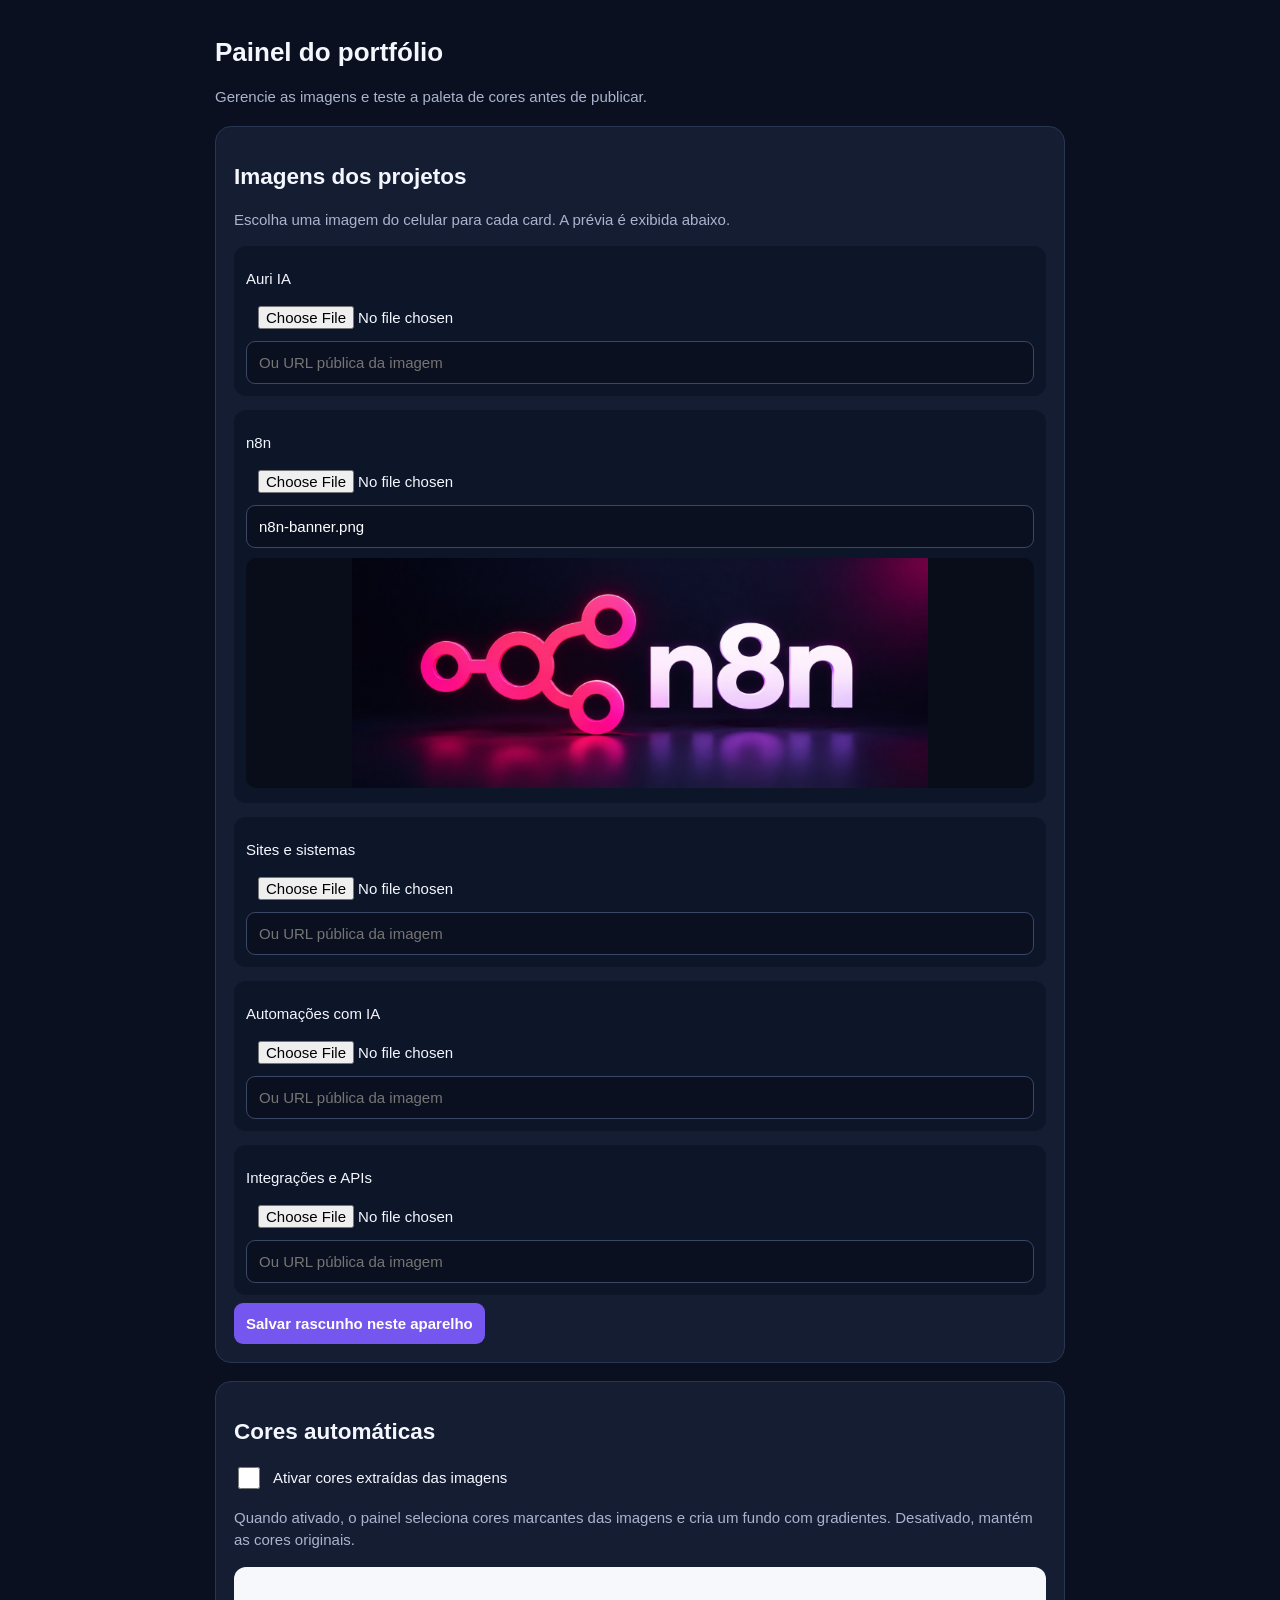
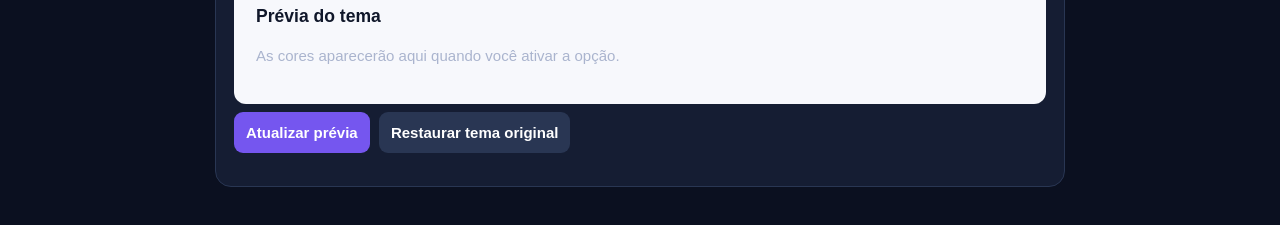
==== admin.html @ c30737e5 "Adiciona painel administrativo do portfolio" ====
<!DOCTYPE html>
<html lang="pt-BR">
<head>
<meta charset="UTF-8">
<meta name="viewport" content="width=device-width, initial-scale=1">
<title>Administração do Portfólio</title>
<style>
*{box-sizing:border-box}
body{margin:0;padding:20px;background:#0b1020;color:#f5f7ff;font:15px Arial,sans-serif}
main{max-width:850px;margin:auto}
h1{font-size:26px}
p{color:#aab4ce;line-height:1.5}
.panel{background:#151d33;border:1px solid #293653;border-radius:16px;padding:18px;margin:18px 0}
.card{background:#0d1529;border-radius:12px;padding:12px;margin-top:14px}
label{display:block;margin:12px 0 7px}
input,button{font:inherit;border-radius:9px;padding:12px}
input[type=text],input[type=url]{width:100%;background:#0b1020;color:white;border:1px solid #394765}
input[type=file]{max-width:100%}
button{border:0;background:#7556ef;color:white;font-weight:bold;cursor:pointer;margin:8px 5px 0 0}
button.secondary{background:#293653}
.preview{width:100%;max-height:230px;object-fit:contain;background:#080d19;border-radius:10px;margin-top:10px}
.switch{display:flex;align-items:center;gap:10px}
.switch input{width:22px;height:22px}
#sample{padding:22px;border-radius:12px;background:#f7f8fc;color:#10172a;margin-top:12px}
#status{color:#7ce5b1;overflow-wrap:anywhere}
</style>
</head>
<body>
<main>
<h1>Painel do portfólio</h1>
<p>Gerencie as imagens e teste a paleta de cores antes de publicar.</p>

<section class="panel">
<h2>Imagens dos projetos</h2>
<p>Escolha uma imagem do celular para cada card. A prévia é exibida abaixo.</p>
<div id="cards"></div>
<button id="save">Salvar rascunho neste aparelho</button>
</section>

<section class="panel">
<h2>Cores automáticas</h2>
<label class="switch">
<input type="checkbox" id="autoColors">
Ativar cores extraídas das imagens
</label>
<p>Quando ativado, o painel seleciona cores marcantes das imagens e cria um fundo com gradientes. Desativado, mantém as cores originais.</p>
<div id="sample">
<h3>Prévia do tema</h3>
<p>As cores aparecerão aqui quando você ativar a opção.</p>
</div>
<button id="preview">Atualizar prévia</button>
<button id="reset" class="secondary">Restaurar tema original</button>
<p id="status" role="status"></p>
</section>
</main>

<script>
const defaults = [
  {name:"Auri IA", image:""},
  {name:"n8n", image:"n8n-banner.png"},
  {name:"Sites e sistemas", image:""},
  {name:"Automações com IA", image:""},
  {name:"Integrações e APIs", image:""}
];

const $ = id => document.getElementById(id);
let items = defaults.map(x=>({...x}));
let originalBackground = "";

function render(){
  $("cards").innerHTML = "";
  items.forEach((item,i)=>{
    const card = document.createElement("div");
    card.className = "card";
    const label = document.createElement("label");
    label.textContent = item.name;
    const file = document.createElement("input");
    file.type = "file";
    file.accept = "image/*";
    const url = document.createElement("input");
    url.type = "url";
    url.placeholder = "Ou URL pública da imagem";
    url.value = item.image.startsWith("data:") ? "" : item.image;
    const img = document.createElement("img");
    img.className = "preview";
    img.alt = "Prévia de " + item.name;
    img.hidden = !item.image;
    if(item.image) img.src = item.image;
    file.addEventListener("change",()=>{
      const f = file.files[0];
      if(!f) return;
      if(!f.type.startsWith("image/")) return alert("Escolha um arquivo de imagem.");
      if(f.size > 5*1024*1024) return alert("A imagem deve ter até 5 MB.");
      const reader = new FileReader();
      reader.onload = ()=>{
        item.image = reader.result;
        img.src = item.image;
        img.hidden = false;
        url.value = "";
      };
      reader.readAsDataURL(f);
    });
    url.addEventListener("change",()=>{
      item.image = url.value.trim();
      img.src = item.image;
      img.hidden = !item.image;
    });
    card.append(label,file,url,img);
    $("cards").append(card);
  });
}

function extractColors(image){
  return new Promise(resolve=>{
    const img = new Image();
    img.onload = ()=>{
      const canvas = document.createElement("canvas");
      canvas.width = 40; canvas.height = 40;
      const ctx = canvas.getContext("2d",{willReadFrequently:true});
      ctx.drawImage(img,0,0,40,40);
      const data = ctx.getImageData(0,0,40,40).data;
      const buckets = {};
      for(let i=0;i<data.length;i+=4){
        if(data[i+3]<150) continue;
        const r=Math.round(data[i]/32)*32;
        const g=Math.round(data[i+1]/32)*32;
        const b=Math.round(data[i+2]/32)*32;
        const key=`rgb(${Math.min(r,255)},${Math.min(g,255)},${Math.min(b,255)})`;
        const saturation=Math.max(r,g,b)-Math.min(r,g,b);
        buckets[key]=(buckets[key]||0)+1+saturation/100;
      }
      resolve(Object.entries(buckets).sort((a,b)=>b[1]-a[1]).slice(0,1).map(x=>x[0]));
    };
    img.onerror=()=>resolve([]);
    img.src=image;
  });
}

async function updatePreview(){
  const sample=$("sample");
  if(!$("autoColors").checked){
    sample.style.background="#f7f8fc";
    sample.style.color="#10172a";
    $("status").textContent="Cores automáticas desativadas. Tema original preservado.";
    return;
  }
  const colors=[];
  for(const item of items){
    if(!item.image) continue;
    const found=await extractColors(item.image);
    colors.push(...found);
  }
  if(!colors.length){
    $("status").textContent="Escolha imagens válidas para gerar a paleta.";
    return;
  }
  const unique=[...new Set(colors)].slice(0,4);
  sample.style.background=`radial-gradient(ellipse at 10% 10%, ${unique[0]}55, transparent 60%), radial-gradient(ellipse at 90% 90%, ${unique[1]||unique[0]}55, transparent 60%), #11182b`;
  sample.style.color="#ffffff";
  $("status").textContent="Prévia gerada com "+unique.length+" cores. Ainda não foi publicada.";
}

$("preview").addEventListener("click",updatePreview);
$("autoColors").addEventListener("change",updatePreview);
$("save").addEventListener("click",()=>{
  try{
    localStorage.setItem("portfolio-admin-draft",JSON.stringify({
      items,
      autoColors:$("autoColors").checked
    }));
    $("status").textContent="Rascunho salvo neste aparelho. Ainda não foi publicado no site.";
  }catch(e){
    $("status").textContent="Não foi possível salvar. Reduza o tamanho das imagens.";
  }
});
$("reset").addEventListener("click",()=>{
  $("autoColors").checked=false;
  $("sample").style.background="#f7f8fc";
  $("sample").style.color="#10172a";
  $("status").textContent="Prévia restaurada. Nenhuma alteração foi publicada.";
});

try{
  const saved=JSON.parse(localStorage.getItem("portfolio-admin-draft")||"null");
  if(saved && Array.isArray(saved.items)){
    items=saved.items;
    $("autoColors").checked=!!saved.autoColors;
  }
}catch(e){}
render();
</script>
</body>
</html>
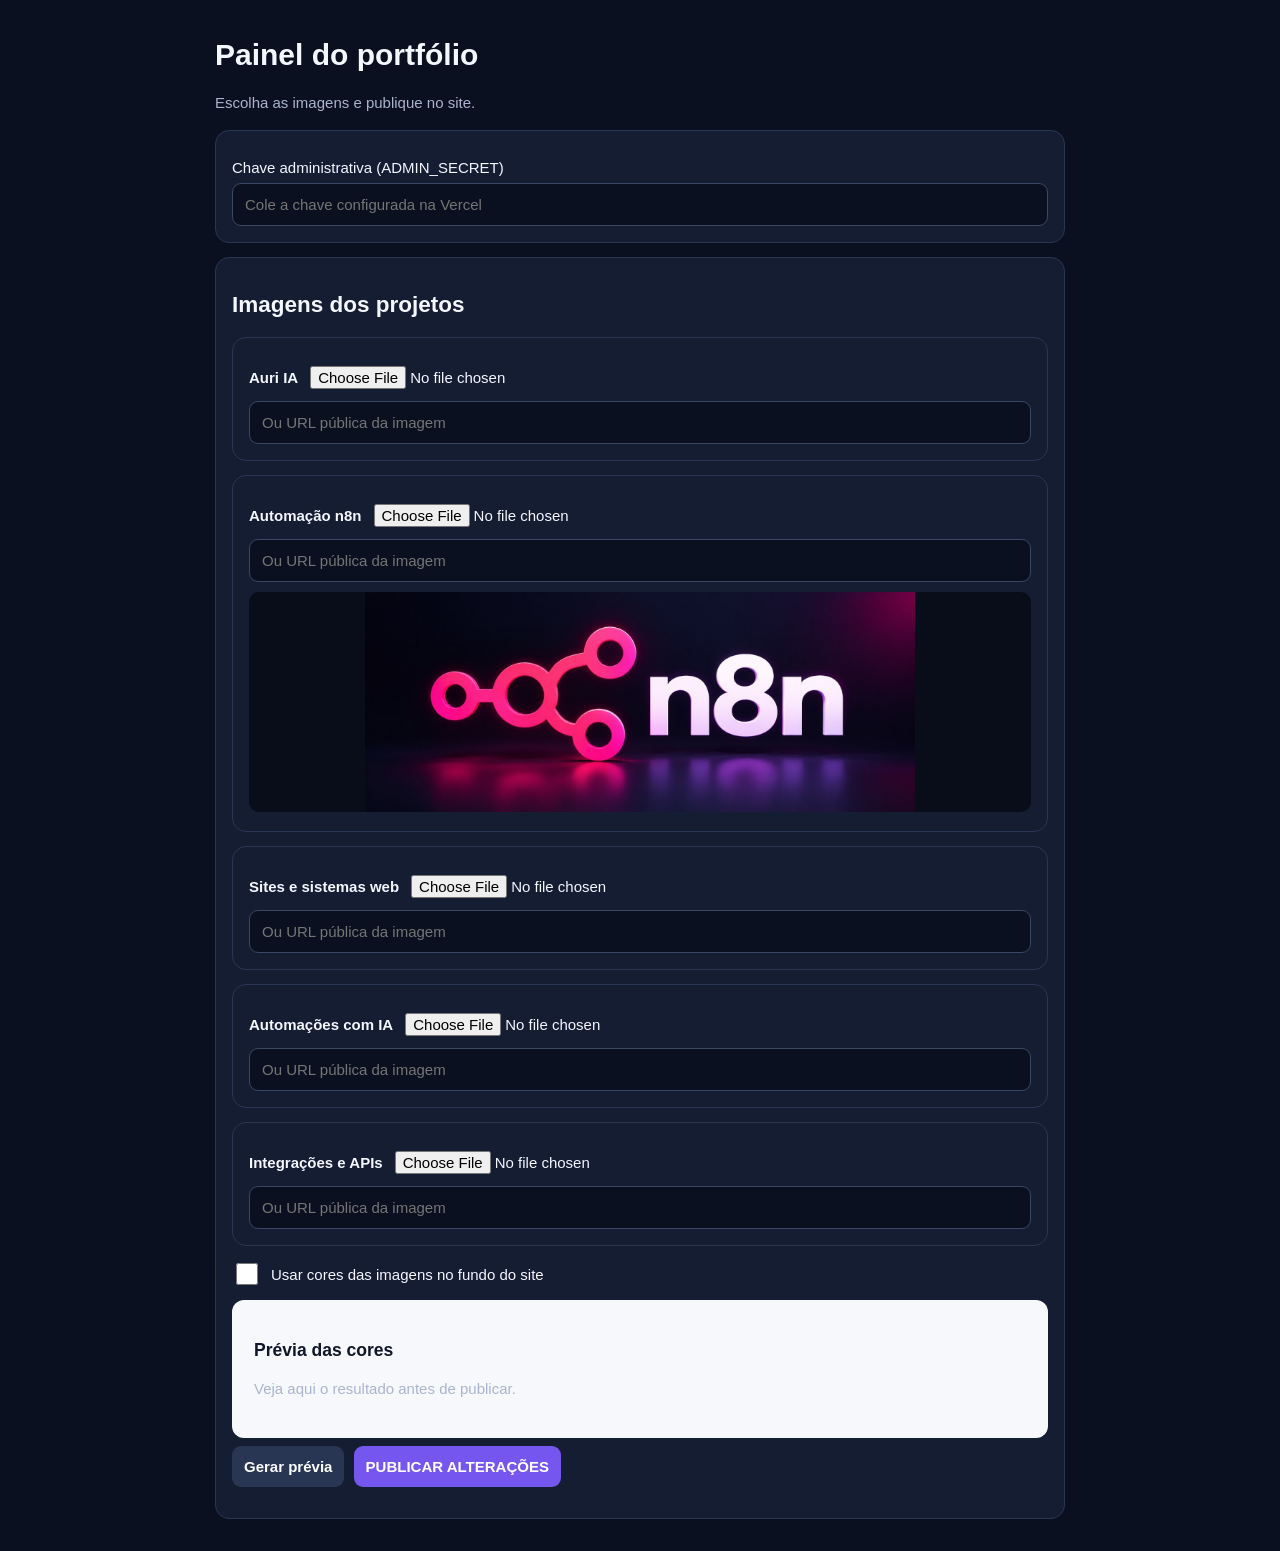
==== commit 770cfe03: "Implementa painel de publicação do portfólio" ====
--- a/admin.html
+++ b/admin.html
@@ -1,193 +1,127 @@
-<!DOCTYPE html>
+<!doctype html>
 <html lang="pt-BR">
 <head>
-<meta charset="UTF-8">
-<meta name="viewport" content="width=device-width, initial-scale=1">
-<title>Administração do Portfólio</title>
+<meta charset="utf-8">
+<meta name="viewport" content="width=device-width,initial-scale=1">
+<meta name="robots" content="noindex,nofollow">
+<title>Administração do portfólio</title>
 <style>
-*{box-sizing:border-box}
-body{margin:0;padding:20px;background:#0b1020;color:#f5f7ff;font:15px Arial,sans-serif}
-main{max-width:850px;margin:auto}
-h1{font-size:26px}
-p{color:#aab4ce;line-height:1.5}
-.panel{background:#151d33;border:1px solid #293653;border-radius:16px;padding:18px;margin:18px 0}
-.card{background:#0d1529;border-radius:12px;padding:12px;margin-top:14px}
-label{display:block;margin:12px 0 7px}
-input,button{font:inherit;border-radius:9px;padding:12px}
-input[type=text],input[type=url]{width:100%;background:#0b1020;color:white;border:1px solid #394765}
-input[type=file]{max-width:100%}
-button{border:0;background:#7556ef;color:white;font-weight:bold;cursor:pointer;margin:8px 5px 0 0}
-button.secondary{background:#293653}
-.preview{width:100%;max-height:230px;object-fit:contain;background:#080d19;border-radius:10px;margin-top:10px}
-.switch{display:flex;align-items:center;gap:10px}
-.switch input{width:22px;height:22px}
-#sample{padding:22px;border-radius:12px;background:#f7f8fc;color:#10172a;margin-top:12px}
-#status{color:#7ce5b1;overflow-wrap:anywhere}
+*{box-sizing:border-box}body{margin:0;padding:18px;background:#0b1020;color:#f5f7ff;font:15px Arial,sans-serif}main{max-width:850px;margin:auto}p{color:#aab4ce;line-height:1.5}.panel,.card{background:#151d33;border:1px solid #293653;border-radius:14px;padding:16px;margin:14px 0}label{display:block;margin:12px 0 7px}input,button{font:inherit;border-radius:9px;padding:12px;max-width:100%}input[type=password],input[type=url]{width:100%;background:#0b1020;color:white;border:1px solid #394765}button{border:0;background:#7556ef;color:white;font-weight:bold;margin:8px 5px 0 0;cursor:pointer}.preview{width:100%;max-height:220px;object-fit:contain;background:#080d19;margin-top:10px;border-radius:10px}.switch{display:flex;align-items:center;gap:10px}.switch input{width:22px;height:22px}#sample{padding:22px;border-radius:12px;background:#f7f8fc;color:#10172a;margin-top:12px}#status{overflow-wrap:anywhere;color:#7ce5b1}.secondary{background:#293653}
 </style>
 </head>
-<body>
-<main>
+<body><main>
 <h1>Painel do portfólio</h1>
-<p>Gerencie as imagens e teste a paleta de cores antes de publicar.</p>
-
+<p>Escolha as imagens e publique no site.</p>
+<section class="panel">
+<label for="secret">Chave administrativa (ADMIN_SECRET)</label>
+<input id="secret" type="password" autocomplete="current-password" placeholder="Cole a chave configurada na Vercel">
+</section>
 <section class="panel">
 <h2>Imagens dos projetos</h2>
-<p>Escolha uma imagem do celular para cada card. A prévia é exibida abaixo.</p>
 <div id="cards"></div>
-<button id="save">Salvar rascunho neste aparelho</button>
-</section>
-
-<section class="panel">
-<h2>Cores automáticas</h2>
-<label class="switch">
-<input type="checkbox" id="autoColors">
-Ativar cores extraídas das imagens
-</label>
-<p>Quando ativado, o painel seleciona cores marcantes das imagens e cria um fundo com gradientes. Desativado, mantém as cores originais.</p>
-<div id="sample">
-<h3>Prévia do tema</h3>
-<p>As cores aparecerão aqui quando você ativar a opção.</p>
-</div>
-<button id="preview">Atualizar prévia</button>
-<button id="reset" class="secondary">Restaurar tema original</button>
+<label class="switch"><input id="autoColors" type="checkbox"> Usar cores das imagens no fundo do site</label>
+<div id="sample"><h3>Prévia das cores</h3><p>Veja aqui o resultado antes de publicar.</p></div>
+<button id="preview" class="secondary">Gerar prévia</button>
+<button id="publish">PUBLICAR ALTERAÇÕES</button>
 <p id="status" role="status"></p>
 </section>
 </main>
-
 <script>
-const defaults = [
-  {name:"Auri IA", image:""},
-  {name:"n8n", image:"n8n-banner.png"},
-  {name:"Sites e sistemas", image:""},
-  {name:"Automações com IA", image:""},
-  {name:"Integrações e APIs", image:""}
+const defaults=[
+ {key:"auri",name:"Auri IA",image:""},
+ {key:"n8n",name:"Automação n8n",image:"n8n-banner.png"},
+ {key:"sites",name:"Sites e sistemas web",image:""},
+ {key:"automacoes",name:"Automações com IA",image:""},
+ {key:"integracoes",name:"Integrações e APIs",image:""}
 ];
-
-const $ = id => document.getElementById(id);
-let items = defaults.map(x=>({...x}));
-let originalBackground = "";
+const $=id=>document.getElementById(id);
+let items=defaults.map(x=>({...x}));
 
 function render(){
-  $("cards").innerHTML = "";
-  items.forEach((item,i)=>{
-    const card = document.createElement("div");
-    card.className = "card";
-    const label = document.createElement("label");
-    label.textContent = item.name;
-    const file = document.createElement("input");
-    file.type = "file";
-    file.accept = "image/*";
-    const url = document.createElement("input");
-    url.type = "url";
-    url.placeholder = "Ou URL pública da imagem";
-    url.value = item.image.startsWith("data:") ? "" : item.image;
-    const img = document.createElement("img");
-    img.className = "preview";
-    img.alt = "Prévia de " + item.name;
-    img.hidden = !item.image;
-    if(item.image) img.src = item.image;
-    file.addEventListener("change",()=>{
-      const f = file.files[0];
-      if(!f) return;
-      if(!f.type.startsWith("image/")) return alert("Escolha um arquivo de imagem.");
-      if(f.size > 5*1024*1024) return alert("A imagem deve ter até 5 MB.");
-      const reader = new FileReader();
-      reader.onload = ()=>{
-        item.image = reader.result;
-        img.src = item.image;
-        img.hidden = false;
-        url.value = "";
-      };
-      reader.readAsDataURL(f);
-    });
-    url.addEventListener("change",()=>{
-      item.image = url.value.trim();
-      img.src = item.image;
-      img.hidden = !item.image;
-    });
-    card.append(label,file,url,img);
-    $("cards").append(card);
+ const root=$("cards");root.replaceChildren();
+ items.forEach(item=>{
+  const card=document.createElement("div");card.className="card";
+  const title=document.createElement("b");title.textContent=item.name;
+  const file=document.createElement("input");file.type="file";file.accept="image/png,image/jpeg,image/webp";
+  file.setAttribute("aria-label","Imagem de "+item.name);
+  const url=document.createElement("input");url.type="url";url.placeholder="Ou URL pública da imagem";
+  url.value=/^https:\/\//i.test(item.image)?item.image:"";
+  const img=document.createElement("img");img.className="preview";img.alt=title.textContent;
+  img.hidden=!item.image;if(item.image)img.src=item.image;
+  file.addEventListener("change",()=>{
+   const f=file.files[0];if(!f)return;
+   if(!["image/png","image/jpeg","image/webp"].includes(f.type))return alert("Use PNG, JPG ou WebP.");
+   if(f.size>5*1024*1024)return alert("A imagem deve ter até 5 MB.");
+   const reader=new FileReader();
+   reader.onload=()=>{item.image=reader.result;img.src=item.image;img.hidden=false;url.value="";};
+   reader.readAsDataURL(f);
   });
+  url.addEventListener("change",()=>{item.image=url.value.trim();img.src=item.image;img.hidden=!item.image;});
+  card.append(title,file,url,img);root.append(card);
+ });
 }
 
-function extractColors(image){
-  return new Promise(resolve=>{
-    const img = new Image();
-    img.onload = ()=>{
-      const canvas = document.createElement("canvas");
-      canvas.width = 40; canvas.height = 40;
-      const ctx = canvas.getContext("2d",{willReadFrequently:true});
-      ctx.drawImage(img,0,0,40,40);
-      const data = ctx.getImageData(0,0,40,40).data;
-      const buckets = {};
-      for(let i=0;i<data.length;i+=4){
-        if(data[i+3]<150) continue;
-        const r=Math.round(data[i]/32)*32;
-        const g=Math.round(data[i+1]/32)*32;
-        const b=Math.round(data[i+2]/32)*32;
-        const key=`rgb(${Math.min(r,255)},${Math.min(g,255)},${Math.min(b,255)})`;
-        const saturation=Math.max(r,g,b)-Math.min(r,g,b);
-        buckets[key]=(buckets[key]||0)+1+saturation/100;
-      }
-      resolve(Object.entries(buckets).sort((a,b)=>b[1]-a[1]).slice(0,1).map(x=>x[0]));
-    };
-    img.onerror=()=>resolve([]);
-    img.src=image;
+async function makePreview(){
+ if(!$("autoColors").checked){
+  $("sample").style.background="#f7f8fc";$("sample").style.color="#10172a";
+  $("status").textContent="Tema original selecionado.";return;
+ }
+ const colors=[];
+ for(const item of items){
+  if(!item.image)continue;
+  const color=await new Promise(resolve=>{
+   const im=new Image();
+   im.onload=()=>{
+    try{
+     const c=document.createElement("canvas");c.width=c.height=20;
+     const x=c.getContext("2d",{willReadFrequently:true});x.drawImage(im,0,0,20,20);
+     const d=x.getImageData(0,0,20,20).data;let best="#7556ef",score=-1;
+     for(let i=0;i<d.length;i+=4){
+      const mx=Math.max(d[i],d[i+1],d[i+2]),mn=Math.min(d[i],d[i+1],d[i+2]);
+      const s=mx?((mx-mn)/mx)*(mx/255):0;
+      if(d[i+3]>150&&s>score){score=s;best="#"+[d[i],d[i+1],d[i+2]].map(v=>v.toString(16).padStart(2,"0")).join("");}
+     }resolve(best);
+    }catch{resolve("#7556ef");}
+   };im.onerror=()=>resolve("#7556ef");im.src=item.image;
   });
+  colors.push(color);
+ }
+ if(!colors.length){$("status").textContent="Escolha imagens para gerar as cores.";return;}
+ $("sample").style.background=`radial-gradient(ellipse at 10% 10%,${colors[0]}99,transparent 60%),radial-gradient(ellipse at 90% 90%,${colors[1]||colors[0]}99,transparent 60%),#11182b`;
+ $("sample").style.color="#fff";$("status").textContent="Prévia de cores gerada.";
 }
 
-async function updatePreview(){
-  const sample=$("sample");
-  if(!$("autoColors").checked){
-    sample.style.background="#f7f8fc";
-    sample.style.color="#10172a";
-    $("status").textContent="Cores automáticas desativadas. Tema original preservado.";
-    return;
+$("preview").onclick=makePreview;
+$("publish").onclick=async()=>{
+ const secret=$("secret").value.trim();
+ if(!secret){$("status").textContent="Informe sua chave administrativa.";return;}
+ const btn=$("publish");btn.disabled=true;btn.textContent="PUBLICANDO...";
+ $("status").textContent="Enviando alterações...";
+ try{
+  const response=await fetch("/api/admin",{
+   method:"POST",
+   headers:{"Content-Type":"application/json","x-admin-secret":secret},
+   body:JSON.stringify({items,autoColors:$("autoColors").checked})
+  });
+  const data=await response.json();
+  if(!response.ok)throw new Error(data.error+(data.detail?" — "+data.detail:""));
+  $("status").textContent=data.message;
+ }catch(e){$("status").textContent="Erro: "+e.message;}
+ finally{btn.disabled=false;btn.textContent="PUBLICAR ALTERAÇÕES";}
+};
+
+async function init(){
+ try{
+  const r=await fetch("/api/admin");
+  if(r.ok){
+   const s=await r.json();
+   if(Array.isArray(s.items))items=defaults.map(d=>({...d,...(s.items.find(x=>x.key===d.key)||{})}));
+   $("autoColors").checked=!!s.autoColors;
   }
-  const colors=[];
-  for(const item of items){
-    if(!item.image) continue;
-    const found=await extractColors(item.image);
-    colors.push(...found);
-  }
-  if(!colors.length){
-    $("status").textContent="Escolha imagens válidas para gerar a paleta.";
-    return;
-  }
-  const unique=[...new Set(colors)].slice(0,4);
-  sample.style.background=`radial-gradient(ellipse at 10% 10%, ${unique[0]}55, transparent 60%), radial-gradient(ellipse at 90% 90%, ${unique[1]||unique[0]}55, transparent 60%), #11182b`;
-  sample.style.color="#ffffff";
-  $("status").textContent="Prévia gerada com "+unique.length+" cores. Ainda não foi publicada.";
+ }catch{}
+ render();
 }
-
-$("preview").addEventListener("click",updatePreview);
-$("autoColors").addEventListener("change",updatePreview);
-$("save").addEventListener("click",()=>{
-  try{
-    localStorage.setItem("portfolio-admin-draft",JSON.stringify({
-      items,
-      autoColors:$("autoColors").checked
-    }));
-    $("status").textContent="Rascunho salvo neste aparelho. Ainda não foi publicado no site.";
-  }catch(e){
-    $("status").textContent="Não foi possível salvar. Reduza o tamanho das imagens.";
-  }
-});
-$("reset").addEventListener("click",()=>{
-  $("autoColors").checked=false;
-  $("sample").style.background="#f7f8fc";
-  $("sample").style.color="#10172a";
-  $("status").textContent="Prévia restaurada. Nenhuma alteração foi publicada.";
-});
-
-try{
-  const saved=JSON.parse(localStorage.getItem("portfolio-admin-draft")||"null");
-  if(saved && Array.isArray(saved.items)){
-    items=saved.items;
-    $("autoColors").checked=!!saved.autoColors;
-  }
-}catch(e){}
-render();
+init();
 </script>
 </body>
 </html>
